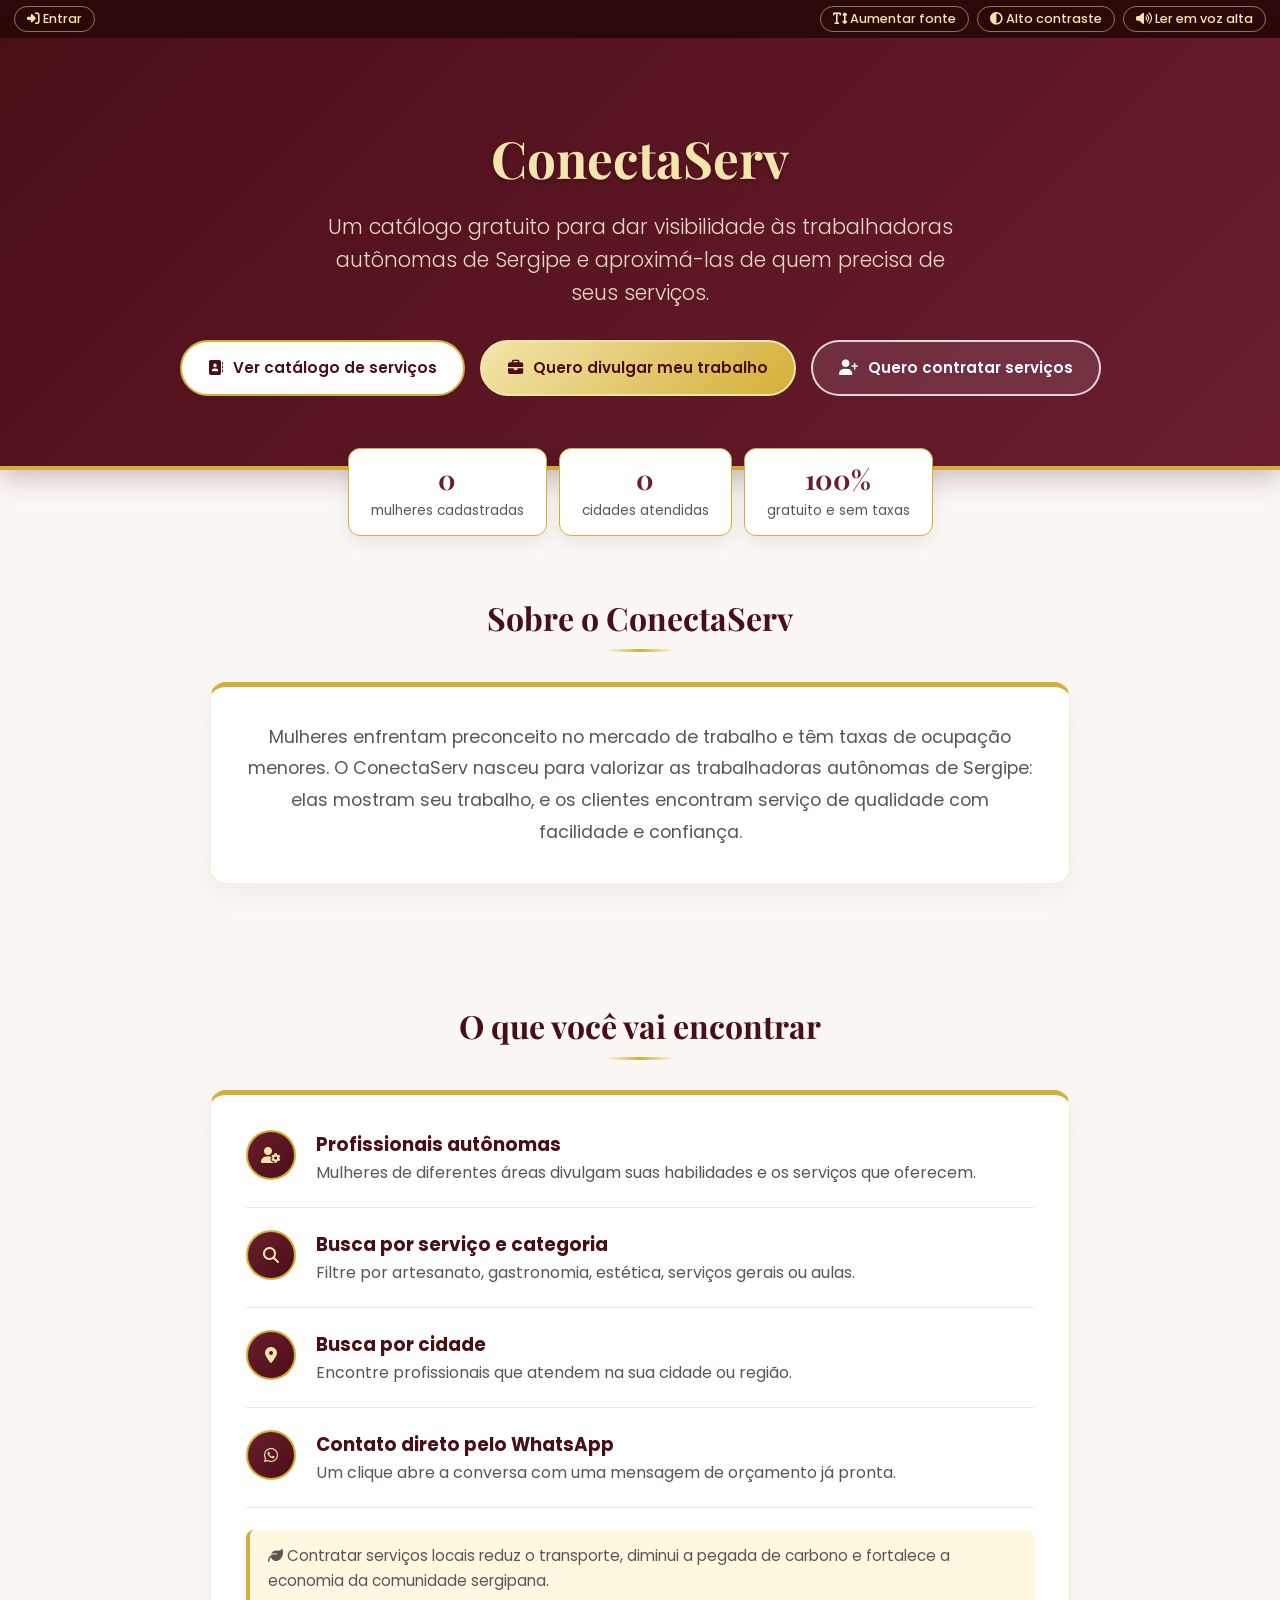
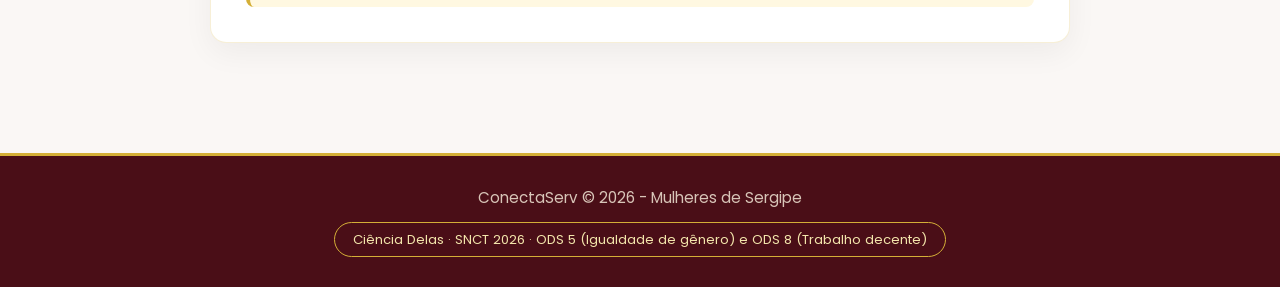
==== docs/index.html @ a747c41f "Preparar site para GitHub Pages" ====
<!doctype html>
<html lang="pt-BR">
  <head>
    <meta charset="UTF-8" />
    <meta name="viewport" content="width=device-width, initial-scale=1.0" />
    <title>ConectaServ - Mulheres de Sergipe</title>
    <link rel="preconnect" href="https://fonts.googleapis.com" />
    <link rel="preconnect" href="https://fonts.gstatic.com" crossorigin />
    <link
      href="https://fonts.googleapis.com/css2?family=Playfair+Display:wght@600;700&family=Poppins:wght@300;400;500;600;700&display=swap"
      rel="stylesheet"
    />
    <link
      rel="stylesheet"
      href="https://cdnjs.cloudflare.com/ajax/libs/font-awesome/6.4.0/css/all.min.css"
    />
    <link rel="stylesheet" href="css/style.css" />
  </head>
  <body>
    <div
      class="barra-acessibilidade"
      role="toolbar"
      aria-label="Acessibilidade"
    >
      <button type="button" data-a11y="fonte" aria-pressed="false">
        <i class="fa-solid fa-text-height"></i> Aumentar fonte
      </button>
      <button type="button" data-a11y="contraste" aria-pressed="false">
        <i class="fa-solid fa-circle-half-stroke"></i> Alto contraste
      </button>
      <button type="button" data-a11y="voz">
        <i class="fa-solid fa-volume-high"></i> Ler em voz alta
      </button>
    </div>

    <header class="hero">
      <h1>ConectaServ</h1>
      <h2>
        Um catálogo gratuito para dar visibilidade às trabalhadoras autônomas de
        Sergipe e aproximá-las de quem precisa de seus serviços.
      </h2>
      <div class="header-acoes">
        <a href="catalogo.html" class="btn-cta btn-catalogo"
          ><i class="fa-solid fa-address-book"></i> Ver catálogo de serviços</a
        >
        <a href="cadastro-trabalhadora.html" class="btn-cta btn-trabalhadora"
          ><i class="fa-solid fa-briefcase"></i> Quero divulgar meu trabalho</a
        >
        <a href="cadastro-cliente.html" class="btn-cta btn-cliente"
          ><i class="fa-solid fa-user-plus"></i> Quero contratar serviços</a
        >
      </div>
    </header>

    <div class="impacto" aria-label="Impacto da plataforma">
      <div>
        <strong id="stat-mulheres">0</strong
        ><span id="rot-mulheres">mulheres cadastradas</span>
      </div>
      <div>
        <strong id="stat-cidades">0</strong
        ><span id="rot-cidades">cidades atendidas</span>
      </div>
      <div><strong>100%</strong><span>gratuito e sem taxas</span></div>
    </div>

    <main>
      <section>
        <div class="titulo-secao">
          <h3>Sobre o ConectaServ</h3>
          <div class="divisor"></div>
        </div>
        <div class="card">
          <p>
            Mulheres enfrentam preconceito no mercado de trabalho e têm taxas de
            ocupação menores. O ConectaServ nasceu para valorizar as
            trabalhadoras autônomas de Sergipe: elas mostram seu trabalho, e os
            clientes encontram serviço de qualidade com facilidade e confiança.
          </p>
        </div>
      </section>

      <section>
        <div class="titulo-secao">
          <h3>O que você vai encontrar</h3>
          <div class="divisor"></div>
        </div>
        <div class="card">
          <div class="item">
            <div class="icone"><i class="fa-solid fa-user-gear"></i></div>
            <div>
              <h4>Profissionais autônomas</h4>
              <p>
                Mulheres de diferentes áreas divulgam suas habilidades e os
                serviços que oferecem.
              </p>
            </div>
          </div>
          <div class="item">
            <div class="icone">
              <i class="fa-solid fa-magnifying-glass"></i>
            </div>
            <div>
              <h4>Busca por serviço e categoria</h4>
              <p>
                Filtre por artesanato, gastronomia, estética, serviços gerais ou
                aulas.
              </p>
            </div>
          </div>
          <div class="item">
            <div class="icone"><i class="fa-solid fa-location-dot"></i></div>
            <div>
              <h4>Busca por cidade</h4>
              <p>Encontre profissionais que atendem na sua cidade ou região.</p>
            </div>
          </div>
          <div class="item">
            <div class="icone"><i class="fa-brands fa-whatsapp"></i></div>
            <div>
              <h4>Contato direto pelo WhatsApp</h4>
              <p>
                Um clique abre a conversa com uma mensagem de orçamento já
                pronta.
              </p>
            </div>
          </div>
          <div class="sustentavel">
            <i class="fa-solid fa-leaf"></i> Contratar serviços locais reduz o
            transporte, diminui a pegada de carbono e fortalece a economia da
            comunidade sergipana.
          </div>
        </div>
      </section>
      <section id="destaques" hidden>
        <div class="titulo-secao">
          <h3>Profissionais em destaque</h3>
          <div class="divisor"></div>
        </div>
        <div class="destaques-grid" id="destaques-grid"></div>
        <p class="destaques-ver-todas">
          <a href="catalogo.html" class="btn-cta btn-catalogo"
            ><i class="fa-solid fa-address-book"></i> Ver todas as
            profissionais</a
          >
        </p>
      </section>
    </main>

    <footer>
      <p>ConectaServ &copy; 2026 - Mulheres de Sergipe</p>
      <span class="selo-snct"
        >Ciência Delas · SNCT 2026 · ODS 5 (Igualdade de gênero) e ODS 8
        (Trabalho decente)</span
      >
    </footer>
    <script src="js/main.js"></script>
  </body>
</html>
---- docs/css/style.css ----
/* ConectaServ - estilo compartilhado por todas as páginas */
:root {
  --vinho-escuro: #4a0e17;
  --vinho: #6b1d2f;
  --vinho-suave: #8c2a3e;
  --dourado: #d4af37;
  --dourado-claro: #f3e5ab;
  --fundo: #faf7f5;
  --texto: #2d2727;
  --texto-suave: #5c5555;
  --branco: #fff;
  --whats: #25d366;
  --borda: #f0e8e6;
}
* {
  margin: 0;
  padding: 0;
  box-sizing: border-box;
}
html {
  font-size: 100%;
}
html.fonte-grande {
  font-size: 118%;
}
body {
  font-family: "Poppins", sans-serif;
  background: var(--fundo);
  color: var(--texto);
  line-height: 1.6;
}
a:focus-visible,
button:focus-visible,
input:focus-visible,
select:focus-visible,
textarea:focus-visible {
  outline: 3px solid var(--dourado);
  outline-offset: 2px;
}

/* Barra de acessibilidade */
.barra-acessibilidade {
  background: #2b0809;
  display: flex;
  justify-content: flex-end;
  gap: 8px;
  padding: 6px 14px;
  flex-wrap: wrap;
}
.barra-acessibilidade button {
  background: transparent;
  color: var(--dourado-claro);
  border: 1px solid rgba(243, 229, 171, 0.5);
  border-radius: 20px;
  padding: 3px 12px;
  font:
    500 0.8rem "Poppins",
    sans-serif;
  cursor: pointer;
}
.barra-acessibilidade button:hover,
.barra-acessibilidade button[aria-pressed="true"] {
  background: var(--dourado);
  color: var(--vinho-escuro);
}

/* Cabeçalho */
header {
  background: linear-gradient(135deg, var(--vinho-escuro), var(--vinho));
  color: var(--branco);
  padding: 50px 20px 40px;
  text-align: center;
  position: relative;
  border-bottom: 4px solid var(--dourado);
  box-shadow: 0 8px 25px rgba(74, 14, 23, 0.25);
}
header.hero {
  padding: 80px 20px 70px;
}
.btn-voltar {
  position: absolute;
  top: 20px;
  left: 20px;
  color: var(--dourado-claro);
  text-decoration: none;
  font-weight: 500;
  display: inline-flex;
  gap: 8px;
  align-items: center;
}
.btn-voltar:hover {
  color: var(--branco);
}
h1 {
  font-family: "Playfair Display", serif;
  font-size: 2.5rem;
  color: var(--dourado-claro);
  margin-bottom: 10px;
  text-shadow: 0 2px 4px rgba(0, 0, 0, 0.3);
}
.hero h1 {
  font-size: 3.2rem;
}
header h2 {
  font-size: 1.1rem;
  font-weight: 300;
  color: #e8d8c8;
  max-width: 640px;
  margin: 0 auto;
}
.hero h2 {
  font-size: 1.3rem;
  margin-bottom: 30px;
}
.header-acoes {
  display: flex;
  justify-content: center;
  gap: 15px;
  flex-wrap: wrap;
}
.btn-cta {
  display: inline-flex;
  align-items: center;
  gap: 10px;
  padding: 14px 26px;
  border-radius: 50px;
  font-weight: 600;
  font-size: 0.95rem;
  text-decoration: none;
  transition: 0.3s;
}
.btn-catalogo {
  background: var(--branco);
  color: var(--vinho-escuro);
  border: 2px solid var(--dourado);
}
.btn-trabalhadora {
  background: linear-gradient(135deg, var(--dourado-claro), var(--dourado));
  color: var(--vinho-escuro);
  border: 2px solid var(--dourado-claro);
}
.btn-cliente {
  background: rgba(255, 255, 255, 0.1);
  color: var(--branco);
  border: 2px solid rgba(255, 255, 255, 0.8);
}
.btn-cta:hover {
  transform: translateY(-3px);
  box-shadow: 0 8px 20px rgba(212, 175, 55, 0.4);
}

/* Contador de impacto */
.impacto {
  display: flex;
  justify-content: center;
  gap: 12px;
  flex-wrap: wrap;
  max-width: 900px;
  margin: -22px auto 0;
  padding: 0 20px;
  position: relative;
  z-index: 5;
}
.impacto div {
  background: var(--branco);
  border: 1px solid var(--dourado);
  border-radius: 12px;
  padding: 12px 22px;
  text-align: center;
  box-shadow: 0 6px 18px rgba(0, 0, 0, 0.08);
  min-width: 170px;
}
.impacto strong {
  display: block;
  font:
    700 1.7rem "Playfair Display",
    serif;
  color: var(--vinho);
}
.impacto span {
  font-size: 0.85rem;
  color: var(--texto-suave);
}

/* Seções e cartões */
section {
  padding: 60px 20px;
  max-width: 900px;
  margin: 0 auto;
}
.titulo-secao {
  text-align: center;
  margin-bottom: 30px;
}
.titulo-secao h3 {
  font:
    700 2rem "Playfair Display",
    serif;
  color: var(--vinho-escuro);
}
.divisor {
  width: 70px;
  height: 3px;
  background: linear-gradient(90deg, transparent, var(--dourado), transparent);
  margin: 10px auto 0;
}
.card {
  background: var(--branco);
  border-radius: 16px;
  padding: 35px;
  box-shadow: 0 10px 30px rgba(0, 0, 0, 0.05);
  border: 1px solid rgba(212, 175, 55, 0.2);
  border-top: 5px solid var(--dourado);
}
.card > p {
  font-size: 1.1rem;
  color: var(--texto-suave);
  line-height: 1.8;
  text-align: center;
}
.item {
  display: flex;
  gap: 20px;
  padding-bottom: 22px;
  margin-bottom: 22px;
  border-bottom: 1px solid var(--borda);
}
.item:last-child {
  border: 0;
  margin: 0;
  padding: 0;
}
.icone {
  width: 50px;
  height: 50px;
  min-width: 50px;
  background: linear-gradient(135deg, var(--vinho), var(--vinho-escuro));
  color: var(--dourado-claro);
  border: 2px solid var(--dourado);
  border-radius: 50%;
  display: flex;
  align-items: center;
  justify-content: center;
}
.item h4 {
  color: var(--vinho-escuro);
  font-size: 1.15rem;
}
.item p {
  color: var(--texto-suave);
}
.sustentavel {
  margin-top: 20px;
  background: #fff8e1;
  border-left: 4px solid var(--dourado);
  padding: 14px 18px;
  border-radius: 8px;
  font-size: 0.95rem;
  color: var(--texto-suave);
}

/* Formulários */
main.form {
  padding: 50px 20px;
  max-width: 700px;
  margin: 0 auto;
}
.secao-titulo-form {
  font:
    600 1.3rem "Playfair Display",
    serif;
  color: var(--vinho-escuro);
  margin: 25px 0 15px;
  border-bottom: 1px solid #eaeaea;
  padding-bottom: 5px;
}
.secao-titulo-form:first-of-type {
  margin-top: 0;
}
.grupo-campo {
  margin-bottom: 22px;
}
.grupo-campo label {
  display: block;
  font-weight: 600;
  color: var(--vinho-escuro);
  margin-bottom: 8px;
  font-size: 0.95rem;
}
.grupo-campo label i {
  color: var(--dourado);
  margin-right: 6px;
}
.grupo-campo input,
.grupo-campo select,
.grupo-campo textarea {
  width: 100%;
  padding: 12px 16px;
  border: 1px solid #ccc;
  border-radius: 8px;
  font:
    0.95rem "Poppins",
    sans-serif;
  background: #fafafa;
}
.grupo-campo textarea {
  min-height: 100px;
  resize: vertical;
}
.grupo-campo input:focus,
.grupo-campo select:focus,
.grupo-campo textarea:focus {
  border-color: var(--vinho);
  background: var(--branco);
}
.erro-campo {
  color: #b00020;
  font-size: 0.85rem;
  margin-top: 5px;
  min-height: 1em;
}
.linha-dupla {
  display: flex;
  gap: 20px;
}
.linha-dupla .grupo-campo {
  flex: 1;
}
.btn-submit {
  width: 100%;
  padding: 15px;
  border: 0;
  border-radius: 50px;
  font:
    700 1.1rem "Poppins",
    sans-serif;
  cursor: pointer;
  display: inline-flex;
  justify-content: center;
  gap: 10px;
  margin-top: 12px;
  transition: 0.3s;
}
.btn-vinho {
  background: linear-gradient(135deg, var(--vinho), var(--vinho-escuro));
  color: var(--dourado-claro);
}
.btn-dourado {
  background: linear-gradient(135deg, var(--dourado-claro), var(--dourado));
  color: var(--vinho-escuro);
}
.btn-submit:hover {
  transform: translateY(-2px);
}
.aviso-sucesso {
  display: none;
  background: #e8f5e9;
  border: 1px solid #81c784;
  color: #1b5e20;
  padding: 14px;
  border-radius: 8px;
  margin-top: 16px;
  text-align: center;
}

/* Catálogo */
.container-busca {
  max-width: 1000px;
  margin: -25px auto 20px;
  padding: 0 20px;
  position: relative;
  z-index: 10;
}
.card-busca {
  background: var(--branco);
  border-radius: 12px;
  padding: 20px;
  box-shadow: 0 10px 25px rgba(0, 0, 0, 0.08);
  border: 1px solid rgba(212, 175, 55, 0.3);
  display: flex;
  gap: 15px;
  flex-wrap: wrap;
}
.campo-filtro {
  flex: 1;
  min-width: 200px;
  display: flex;
  align-items: center;
  gap: 10px;
  background: #fafafa;
  border: 1px solid #ccc;
  padding: 10px 15px;
  border-radius: 8px;
}
.campo-filtro i {
  color: var(--dourado);
}
.campo-filtro input,
.campo-filtro select {
  border: 0;
  background: transparent;
  width: 100%;
  font:
    0.95rem "Poppins",
    sans-serif;
  outline: none;
}
.chips {
  max-width: 1000px;
  margin: 0 auto 25px;
  padding: 0 20px;
  display: flex;
  gap: 10px;
  flex-wrap: wrap;
  justify-content: center;
}
.chip {
  background: var(--branco);
  border: 1px solid var(--dourado);
  color: var(--vinho-escuro);
  border-radius: 30px;
  padding: 8px 18px;
  font:
    500 0.9rem "Poppins",
    sans-serif;
  cursor: pointer;
  transition: 0.2s;
}
.chip:hover {
  background: var(--dourado-claro);
}
.chip[aria-pressed="true"] {
  background: var(--vinho);
  color: var(--dourado-claro);
  border-color: var(--vinho);
}
main.catalogo {
  max-width: 1100px;
  margin: 0 auto 60px;
  padding: 0 20px;
}
.contagem {
  margin-bottom: 16px;
  color: var(--texto-suave);
  font-size: 0.9rem;
}
.grid-catalogo {
  display: grid;
  grid-template-columns: repeat(auto-fill, minmax(320px, 1fr));
  gap: 30px;
}
.card-trabalhadora {
  background: var(--branco);
  border-radius: 16px;
  overflow: hidden;
  box-shadow: 0 8px 20px rgba(0, 0, 0, 0.05);
  border: 1px solid var(--borda);
  display: flex;
  flex-direction: column;
  transition: 0.3s;
}
.card-trabalhadora:hover {
  transform: translateY(-5px);
  border-color: var(--dourado);
}
.card-topo {
  background: linear-gradient(135deg, var(--vinho), var(--vinho-escuro));
  padding: 25px 20px;
  text-align: center;
  position: relative;
}
.avatar {
  width: 80px;
  height: 80px;
  border-radius: 50%;
  background: var(--branco);
  border: 3px solid var(--dourado);
  margin: 0 auto 12px;
  display: flex;
  align-items: center;
  justify-content: center;
  font-size: 2.1rem;
  color: var(--vinho);
}
.nome {
  font:
    600 1.3rem "Playfair Display",
    serif;
  color: var(--dourado-claro);
}
.tag {
  display: inline-block;
  background: rgba(212, 175, 55, 0.2);
  color: var(--dourado-claro);
  padding: 4px 12px;
  border-radius: 20px;
  font-size: 0.8rem;
  margin-top: 6px;
  border: 1px solid var(--dourado);
}
.btn-fav {
  position: absolute;
  top: 12px;
  right: 12px;
  background: rgba(255, 255, 255, 0.12);
  border: 1px solid rgba(243, 229, 171, 0.6);
  color: var(--dourado-claro);
  width: 38px;
  height: 38px;
  border-radius: 50%;
  cursor: pointer;
  font-size: 1rem;
}
.btn-fav[aria-pressed="true"] {
  background: var(--dourado);
  color: var(--vinho-escuro);
}
.card-corpo {
  padding: 20px;
  flex-grow: 1;
  display: flex;
  flex-direction: column;
  justify-content: space-between;
}
.localizacao {
  font-size: 0.85rem;
  color: var(--texto-suave);
  margin-bottom: 12px;
}
.localizacao i {
  color: var(--vinho);
  margin-right: 6px;
}
.descricao {
  color: var(--texto-suave);
  margin-bottom: 20px;
}
.card-rodape {
  border-top: 1px solid var(--borda);
  padding-top: 15px;
  display: flex;
  gap: 10px;
}
.btn-contato {
  flex: 1;
  padding: 10px;
  border-radius: 8px;
  text-align: center;
  text-decoration: none;
  font:
    600 0.9rem "Poppins",
    sans-serif;
  display: inline-flex;
  justify-content: center;
  align-items: center;
  gap: 8px;
  border: 1px solid #ccc;
  cursor: pointer;
  background: var(--fundo);
  color: var(--vinho-escuro);
}
.btn-whatsapp {
  background: var(--whats);
  color: var(--branco);
  border-color: var(--whats);
}
.btn-whatsapp:hover {
  background: #1ebc57;
}
.vazio {
  grid-column: 1/-1;
  text-align: center;
  padding: 40px;
  color: var(--texto-suave);
}

/* Rodapé */
footer {
  background: var(--vinho-escuro);
  text-align: center;
  padding: 30px 20px;
  margin-top: 50px;
  border-top: 3px solid var(--dourado);
}
footer p {
  font-size: 0.95rem;
  color: #d8c5b8;
}
.selo-snct {
  display: inline-block;
  margin-top: 12px;
  border: 1px solid var(--dourado);
  border-radius: 30px;
  padding: 6px 18px;
  color: var(--dourado-claro);
  font-size: 0.82rem;
}

/* Alto contraste */
body.alto-contraste {
  background: #000;
  color: #fff;
}
body.alto-contraste
  :is(
    .card,
    .card-trabalhadora,
    .card-busca,
    .impacto div,
    .campo-filtro,
    .chip
  ) {
  background: #000;
  color: #fff;
  border-color: #ffd700;
}
body.alto-contraste
  :is(
    p,
    h3,
    h4,
    label,
    .descricao,
    .localizacao,
    .impacto span,
    .impacto strong,
    .titulo-secao h3,
    .secao-titulo-form,
    .sustentavel
  ) {
  color: #fff;
}
body.alto-contraste .sustentavel {
  background: #111;
}
body.alto-contraste :is(input, select, textarea) {
  background: #111;
  color: #fff;
  border-color: #ffd700;
}
body.alto-contraste :is(header, footer, .card-topo) {
  background: #000;
  border-color: #ffd700;
}

@media (max-width: 600px) {
  h1,
  .hero h1 {
    font-size: 2.1rem;
  }
  .linha-dupla {
    flex-direction: column;
    gap: 0;
  }
  .header-acoes {
    flex-direction: column;
  }
  .btn-cta {
    justify-content: center;
  }
  .item {
    flex-direction: column;
    align-items: center;
    text-align: center;
  }
  .grid-catalogo {
    grid-template-columns: 1fr;
  }
  .card {
    padding: 25px 20px;
  }
}
@media (prefers-reduced-motion: reduce) {
  * {
    transition: none !important;
  }
}
/* Perfil da profissional */
main.perfil {
  max-width: 760px;
  margin: 30px auto 40px;
  padding: 0 20px;
}
.perfil-card {
  background: var(--branco);
  border-radius: 16px;
  box-shadow: 0 10px 30px rgba(0, 0, 0, 0.08);
  border: 1px solid rgba(212, 175, 55, 0.3);
  border-top: 5px solid var(--dourado);
  overflow: hidden;
}
.perfil-topo {
  background: linear-gradient(135deg, var(--vinho), var(--vinho-escuro));
  padding: 30px 20px;
  text-align: center;
}
.perfil-corpo {
  padding: 28px 32px;
}
.perfil-corpo h4,
.qr-bloco h4 {
  font:
    600 1.15rem "Playfair Display",
    serif;
  color: var(--vinho-escuro);
  margin: 20px 0 6px;
}
.perfil-corpo p,
.qr-bloco p {
  color: var(--texto-suave);
  white-space: pre-line;
}
.perfil-corpo a:not(.btn-contato) {
  color: var(--vinho);
  font-weight: 600;
}
.perfil-acoes {
  display: flex;
  gap: 10px;
  flex-wrap: wrap;
  margin-top: 22px;
}
.perfil-acoes .btn-contato {
  min-width: 180px;
}
.qr-bloco {
  text-align: center;
  border-top: 1px solid var(--borda);
  padding: 20px 20px 28px;
  background: #fffdf7;
}
.qr-bloco h4 {
  margin-top: 0;
}
#qr {
  display: inline-block;
  padding: 12px;
  background: #fff;
  border: 1px solid var(--dourado);
  border-radius: 12px;
  margin: 14px 0;
}
#qr img {
  display: block;
}
.link-perfil {
  display: inline-block;
  margin: -8px 0 16px;
  color: var(--vinho);
  font-weight: 600;
  font-size: 0.9rem;
  text-decoration: none;
}
.link-perfil:hover {
  color: var(--dourado);
}
body.alto-contraste :is(.perfil-card, .qr-bloco) {
  background: #000;
  border-color: #ffd700;
}
body.alto-contraste
  :is(.perfil-corpo h4, .qr-bloco h4, .perfil-corpo a:not(.btn-contato)) {
  color: #ffd700;
}

/* ===== Tópicos 3 e 4: conta, foto de perfil e destaques ===== */
.avatar {
  overflow: hidden;
}
.avatar img {
  width: 100%;
  height: 100%;
  object-fit: cover;
  display: block;
}
.avatar-grande {
  width: 110px;
  height: 110px;
  font-size: 2.8rem;
}
.nav-conta {
  margin-right: auto;
  display: flex;
  gap: 8px;
  flex-wrap: wrap;
}
.nav-conta a {
  color: var(--dourado-claro);
  border: 1px solid rgba(243, 229, 171, 0.5);
  border-radius: 20px;
  padding: 3px 12px;
  font:
    500 0.8rem "Poppins",
    sans-serif;
  text-decoration: none;
}
.nav-conta a:hover {
  background: var(--dourado);
  color: var(--vinho-escuro);
}
.links-conta {
  text-align: center;
  margin-top: 18px;
  font-size: 0.92rem;
  color: var(--texto-suave);
}
.links-conta a {
  color: var(--vinho);
  font-weight: 600;
}
.foto-conta {
  display: flex;
  align-items: center;
  gap: 22px;
  flex-wrap: wrap;
  margin-bottom: 10px;
}
.foto-conta .avatar {
  margin: 0;
  background: var(--fundo);
}
.btn-foto {
  display: inline-flex;
  flex: none;
  padding: 10px 22px;
  cursor: pointer;
}
.dica-foto {
  font-size: 0.82rem;
  color: var(--texto-suave);
  margin-top: 8px;
}
.destaques-grid {
  display: grid;
  grid-template-columns: repeat(auto-fit, minmax(220px, 1fr));
  gap: 20px;
}
.card-destaque {
  background: var(--branco);
  border: 1px solid rgba(212, 175, 55, 0.3);
  border-top: 5px solid var(--dourado);
  border-radius: 16px;
  padding: 26px 20px;
  text-align: center;
  text-decoration: none;
  color: var(--texto);
  box-shadow: 0 10px 30px rgba(0, 0, 0, 0.05);
  transition: 0.3s;
}
.card-destaque:hover {
  transform: translateY(-4px);
  box-shadow: 0 14px 30px rgba(107, 29, 47, 0.15);
}
.card-destaque h4 {
  font:
    600 1.15rem "Playfair Display",
    serif;
  color: var(--vinho-escuro);
  margin-bottom: 6px;
}
.card-destaque .tag {
  display: inline-block;
  margin-bottom: 8px;
  background: #fff8e1;
  color: var(--vinho);
}
.card-destaque p {
  font-size: 0.88rem;
  color: var(--texto-suave);
}
.destaques-ver-todas {
  text-align: center;
  margin-top: 28px;
}
body.alto-contraste :is(.card-destaque, .nav-conta a) {
  background: #000;
  border-color: #ffd700;
  color: #ffd700;
}
body.alto-contraste .card-destaque h4 {
  color: #ffd700;
}
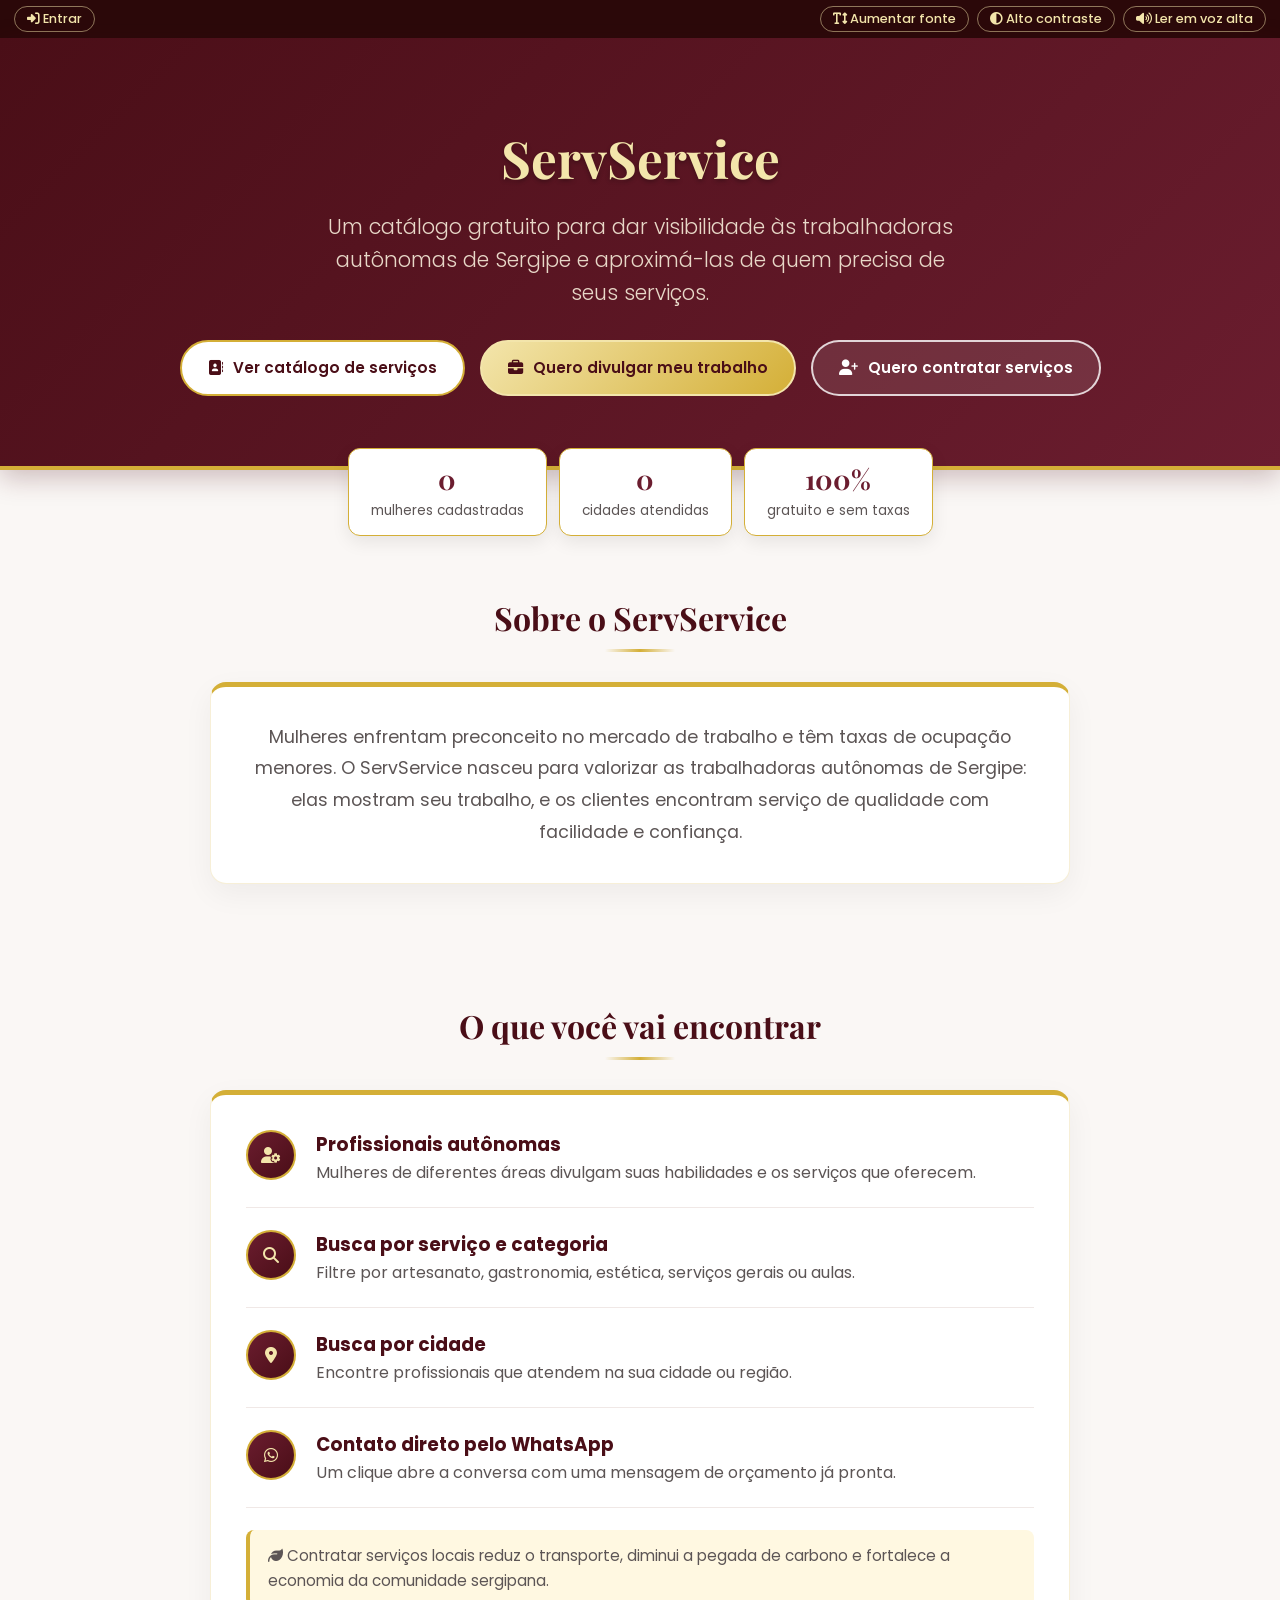
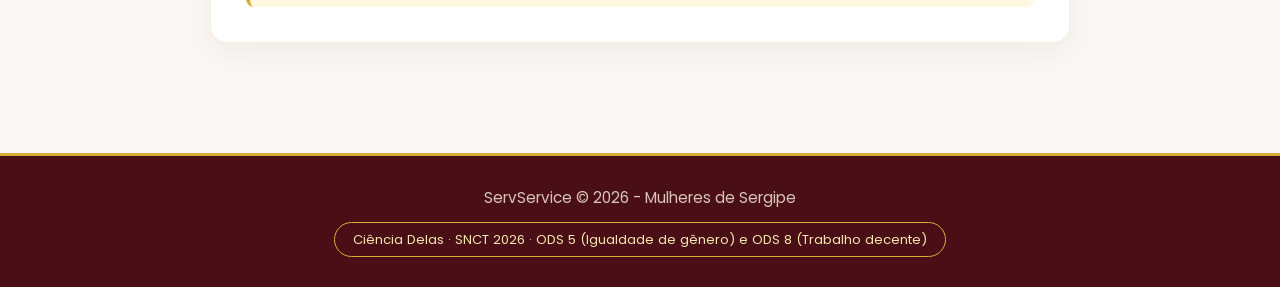
==== commit 281a4306: "Atualizar nome da plataforma para ServService" ====
--- a/docs/index.html
+++ b/docs/index.html
@@ -3,7 +3,7 @@
   <head>
     <meta charset="UTF-8" />
     <meta name="viewport" content="width=device-width, initial-scale=1.0" />
-    <title>ConectaServ - Mulheres de Sergipe</title>
+    <title>ServService - Mulheres de Sergipe</title>
     <link rel="preconnect" href="https://fonts.googleapis.com" />
     <link rel="preconnect" href="https://fonts.gstatic.com" crossorigin />
     <link
@@ -34,7 +34,7 @@
     </div>
 
     <header class="hero">
-      <h1>ConectaServ</h1>
+      <h1>ServService</h1>
       <h2>
         Um catálogo gratuito para dar visibilidade às trabalhadoras autônomas de
         Sergipe e aproximá-las de quem precisa de seus serviços.
@@ -67,13 +67,13 @@
     <main>
       <section>
         <div class="titulo-secao">
-          <h3>Sobre o ConectaServ</h3>
+          <h3>Sobre o ServService</h3>
           <div class="divisor"></div>
         </div>
         <div class="card">
           <p>
             Mulheres enfrentam preconceito no mercado de trabalho e têm taxas de
-            ocupação menores. O ConectaServ nasceu para valorizar as
+            ocupação menores. O ServService nasceu para valorizar as
             trabalhadoras autônomas de Sergipe: elas mostram seu trabalho, e os
             clientes encontram serviço de qualidade com facilidade e confiança.
           </p>
@@ -148,7 +148,7 @@
     </main>
 
     <footer>
-      <p>ConectaServ &copy; 2026 - Mulheres de Sergipe</p>
+      <p>ServService &copy; 2026 - Mulheres de Sergipe</p>
       <span class="selo-snct"
         >Ciência Delas · SNCT 2026 · ODS 5 (Igualdade de gênero) e ODS 8
         (Trabalho decente)</span
--- a/docs/css/style.css
+++ b/docs/css/style.css
@@ -1,4 +1,4 @@
-/* ConectaServ - estilo compartilhado por todas as páginas */
+/* ServService - estilo compartilhado por todas as páginas */
 :root {
   --vinho-escuro: #4a0e17;
   --vinho: #6b1d2f;
